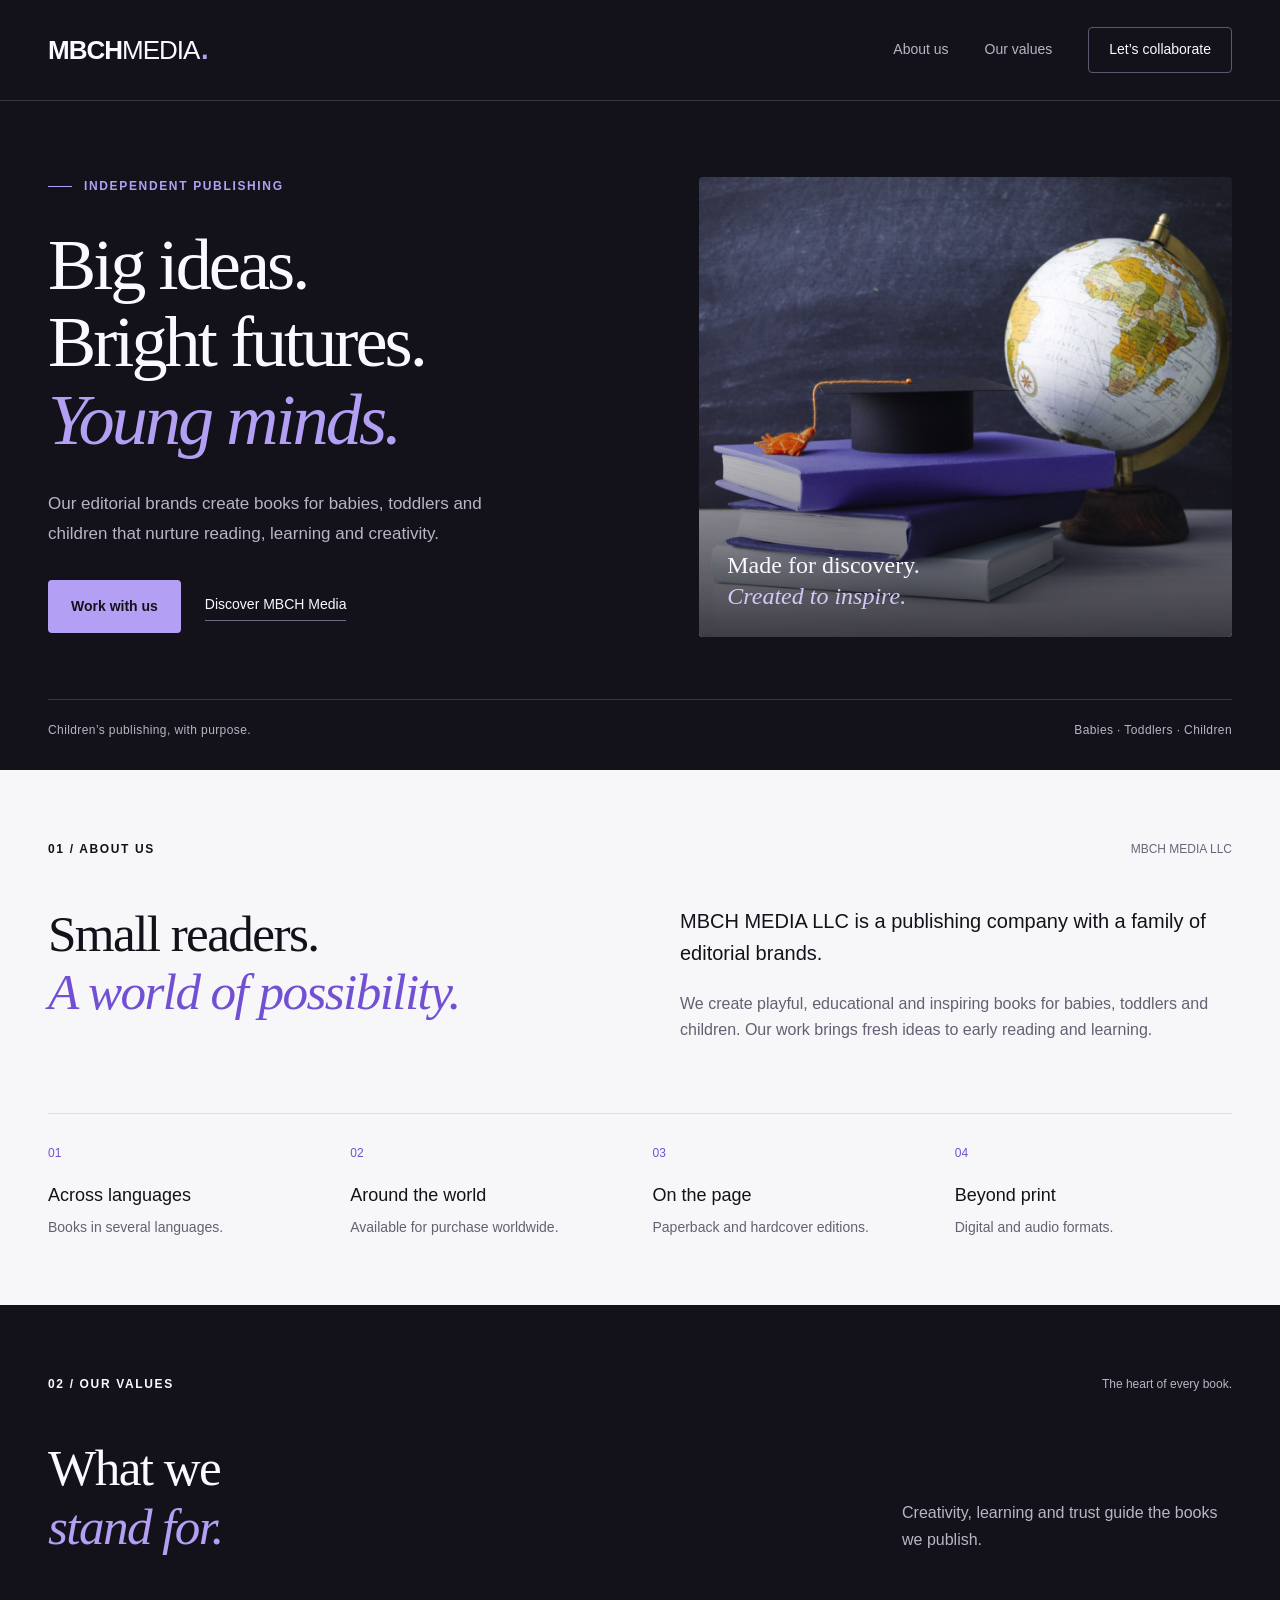
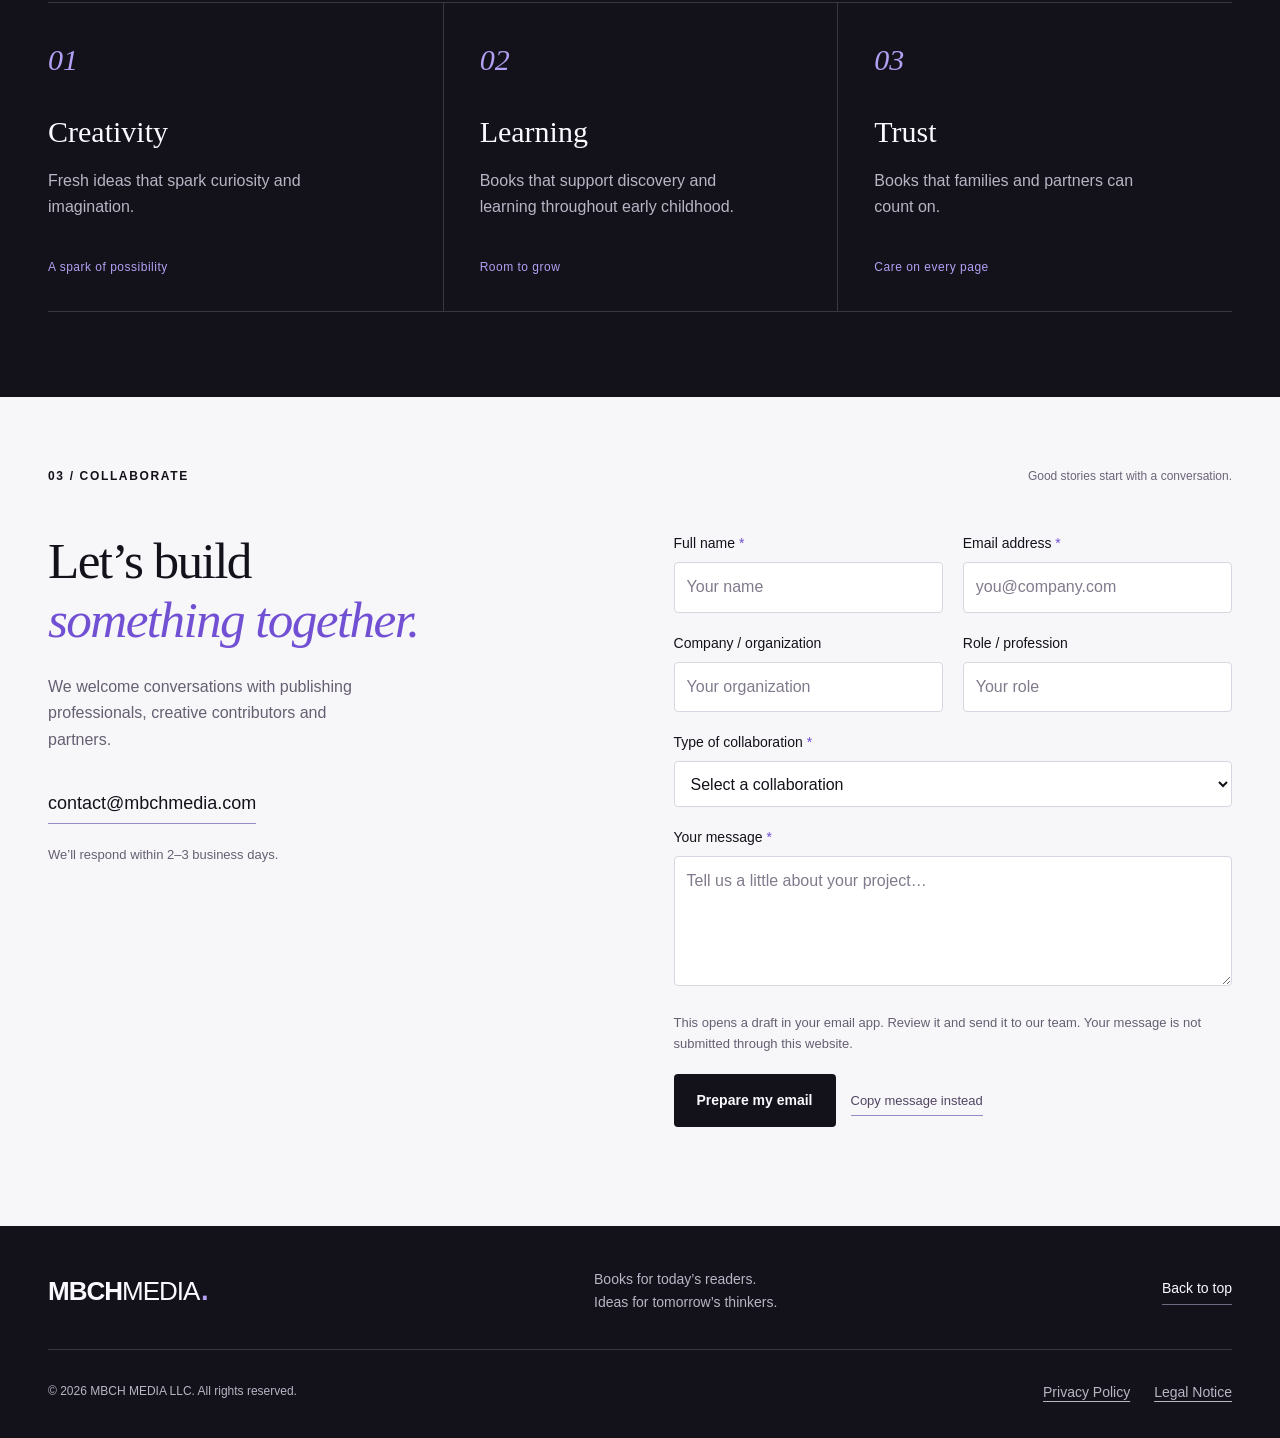
==== index.html @ a82c26c4 "Add files via upload" ====
<!doctype html>
<html lang="en">
<head>
<meta charset="utf-8"><meta name="viewport" content="width=device-width, initial-scale=1">
<title>MBCH MEDIA | Children’s publishing</title>
<meta name="description" content="MBCH MEDIA LLC is a publishing company with editorial brands creating books for babies, toddlers and children.">
<meta name="theme-color" content="#13121a">
<meta property="og:type" content="website"><meta property="og:title" content="MBCH MEDIA | Children’s publishing"><meta property="og:description" content="Books for babies, toddlers and children, published through our editorial brands.">
<link rel="icon" href="assets/favicon.png"><link rel="stylesheet" href="styles.css"><script src="script.js" defer></script>
</head>
<body>
<a class="skip-link" href="#main">Skip to content</a>
<header class="header"><div class="container header-inner">
<a class="wordmark" href="./" aria-label="MBCH Media home"><strong>MBCH</strong><span>MEDIA</span><i aria-hidden="true">.</i></a>
<button class="menu-toggle" type="button" aria-expanded="false" aria-controls="navigation" hidden>Menu</button>
<nav id="navigation" aria-label="Main navigation"><a href="#about">About us</a><a href="#values">Our values</a><a class="nav-contact" href="#form-section">Let’s collaborate</a></nav>
</div></header>
<main id="main">
<section class="hero container" aria-labelledby="hero-title">
<div class="hero-copy"><p class="eyebrow"><span class="line" aria-hidden="true"></span> Independent publishing</p>
<h1 id="hero-title">Big ideas.<br>Bright futures.<br><em>Young minds.</em></h1>
<p class="hero-description">Our editorial brands create books for babies, toddlers and children that nurture reading, learning and creativity.</p>
<div class="hero-actions"><a class="button" href="#form-section">Work with us</a><a class="text-link" href="#about">Discover MBCH Media</a></div>
</div>
<figure class="hero-image"><img src="assets/editorial.jpg" alt="Books, a graduation cap, and a globe" width="1600" height="1067" fetchpriority="high"><figcaption><span>Made for discovery.</span><span>Created to inspire.</span></figcaption></figure>
<div class="hero-foot"><span>Children’s publishing, with purpose.</span><span>Babies · Toddlers · Children</span></div>
</section>
<section class="about light-section" id="about" aria-labelledby="about-title"><div class="container">
<div class="section-top"><p class="eyebrow">01 / About us</p><span class="section-note">MBCH MEDIA LLC</span></div>
<div class="about-grid"><h2 id="about-title">Small readers.<br><em>A world of possibility.</em></h2><div class="about-copy"><p class="lead">MBCH MEDIA LLC is a publishing company with a family of editorial brands.</p><p>We create playful, educational and inspiring books for babies, toddlers and children. Our work brings fresh ideas to early reading and learning.</p></div></div>
<div class="formats" aria-label="Our publishing formats and reach"><div><span class="format-number">01</span><h3>Across languages</h3><p>Books in several languages.</p></div><div><span class="format-number">02</span><h3>Around the world</h3><p>Available for purchase worldwide.</p></div><div><span class="format-number">03</span><h3>On the page</h3><p>Paperback and hardcover editions.</p></div><div><span class="format-number">04</span><h3>Beyond print</h3><p>Digital and audio formats.</p></div></div>
</div></section>
<section class="values container" id="values" aria-labelledby="values-title"><div class="section-top"><p class="eyebrow">02 / Our values</p><span class="section-note">The heart of every book.</span></div><div class="values-heading"><h2 id="values-title">What we<br><em>stand for.</em></h2><p>Creativity, learning and trust guide the books we publish.</p></div>
<div class="value-grid"><article><span class="value-number">01</span><h3>Creativity</h3><p>Fresh ideas that spark curiosity and imagination.</p><span class="value-tag">A spark of possibility</span></article><article><span class="value-number">02</span><h3>Learning</h3><p>Books that support discovery and learning throughout early childhood.</p><span class="value-tag">Room to grow</span></article><article><span class="value-number">03</span><h3>Trust</h3><p>Books that families and partners can count on.</p><span class="value-tag">Care on every page</span></article></div>
</section>
<section class="contact light-section" id="form-section" aria-labelledby="contact-title"><div class="container"><div class="section-top"><p class="eyebrow">03 / Collaborate</p><span class="section-note">Good stories start with a conversation.</span></div>
<div class="contact-grid"><div class="contact-copy"><h2 id="contact-title">Let’s build<br><em>something together.</em></h2><p>We welcome conversations with publishing professionals, creative contributors and partners.</p><a class="email-link" href="mailto:contact@mbchmedia.com">contact@mbchmedia.com</a><p class="response-note">We’ll respond within 2–3 business days.</p></div>
<form id="contact-form" action="mailto:contact@mbchmedia.com" method="post" enctype="text/plain"><div class="form-row"><div class="field"><label for="name">Full name <span aria-hidden="true">*</span></label><input id="name" name="name" autocomplete="name" required maxlength="100" placeholder="Your name"></div><div class="field"><label for="email">Email address <span aria-hidden="true">*</span></label><input id="email" name="email" type="email" autocomplete="email" required maxlength="254" placeholder="you@company.com"></div></div>
<div class="form-row"><div class="field"><label for="company">Company / organization</label><input id="company" name="company" autocomplete="organization" maxlength="150" placeholder="Your organization"></div><div class="field"><label for="role">Role / profession</label><input id="role" name="role" autocomplete="organization-title" maxlength="100" placeholder="Your role"></div></div>
<div class="field"><label for="collaboration">Type of collaboration <span aria-hidden="true">*</span></label><select id="collaboration" name="collaboration" required><option value="">Select a collaboration</option><option>Publishing partnership</option><option>Creative contribution</option><option>Brand collaboration</option><option>Other</option></select></div>
<div class="field"><label for="message">Your message <span aria-hidden="true">*</span></label><textarea id="message" name="message" rows="4" maxlength="4000" required placeholder="Tell us a little about your project…"></textarea></div>
<p class="form-note" id="email-explanation">This opens a draft in your email app. Review it and send it to our team. Your message is not submitted through this website.</p><button class="button button-dark" type="submit" aria-describedby="email-explanation">Prepare my email</button><button class="copy-button" id="copy-message" type="button" hidden>Copy message instead</button><p class="form-status" id="form-status" role="status" aria-live="polite"></p>
<noscript><p class="form-note">You can also email us directly at <a href="mailto:contact@mbchmedia.com">contact@mbchmedia.com</a>.</p></noscript>
</form></div></div></section>
</main>
<footer class="footer container"><div class="footer-main"><a class="wordmark" href="./" aria-label="MBCH Media home"><strong>MBCH</strong><span>MEDIA</span><i aria-hidden="true">.</i></a><p>Books for today’s readers.<br>Ideas for tomorrow’s thinkers.</p><a class="text-link" href="#main">Back to top</a></div><div class="footer-bottom"><p>© <span id="year">2026</span> MBCH MEDIA LLC. All rights reserved.</p><nav class="footer-legal" aria-label="Legal information"><a href="./privacy.html">Privacy Policy</a><a href="./legal.html">Legal Notice</a></nav></div></footer>
</body></html>
---- styles.css ----
@charset "UTF-8";
:root{--ink:#13121a;--panel:#1d1b27;--paper:#f7f7fa;--white:#faf9ff;--muted:#b8b5c5;--accent:#b3a0f4;--purple:#7250d4;--border:#393543;--max:1200px}*{box-sizing:border-box}html{scroll-behavior:smooth;scroll-padding-top:95px}body{margin:0;background:var(--ink);color:var(--white);font-family:Arial,Helvetica,sans-serif;font-size:16px;line-height:1.65}a{color:inherit;text-decoration:none}button,input,textarea,select{font:inherit}button,a,input,textarea,select{-webkit-tap-highlight-color:transparent}a,button{touch-action:manipulation}a:focus-visible,button:focus-visible{outline:3px solid var(--accent);outline-offset:6px}input:focus-visible,textarea:focus-visible,select:focus-visible{outline:2px solid var(--purple);outline-offset:3px}.container{width:min(var(--max),calc(100% - 96px));margin-inline:auto}.skip-link{position:fixed;z-index:99;top:10px;left:10px;transform:translateY(-160%);background:var(--white);color:var(--ink);padding:10px 20px}.skip-link:focus{transform:none}.header{border-bottom:1px solid var(--border);background:var(--ink)}.header-inner{min-height:100px;display:flex;align-items:center;justify-content:space-between;gap:24px}.wordmark{font-size:26px;letter-spacing:-1px;white-space:nowrap;line-height:1}.wordmark strong{font-weight:800}.wordmark span{font-weight:400}.wordmark i{font-style:normal;color:var(--accent);font-size:40px;line-height:0}.header nav{display:flex;gap:36px;align-items:center;font-size:14px}.header nav a:not(.nav-contact){color:var(--muted)}.header nav a:hover{color:var(--white)}.nav-contact{padding:10px 20px;border:1px solid #60566f;border-radius:4px}.nav-contact:hover{border-color:var(--accent)}.menu-toggle{display:none;background:none;border:1px solid var(--border);color:var(--white);padding:8px 14px;border-radius:4px}.hero{display:grid;grid-template-columns:1.14fr 1fr;gap:44px;padding-top:76px}.eyebrow{font-size:12px;font-weight:600;letter-spacing:1.65px;text-transform:uppercase;display:flex;align-items:center;gap:12px;margin:0 0 30px}.hero .eyebrow{color:var(--accent)}.line{width:24px;height:1px;background:currentColor}.hero h1{font-family:Georgia,'Times New Roman',serif;font-size:clamp(52px,5.65vw,84px);font-weight:400;line-height:1.07;letter-spacing:-3px;margin:0 0 30px}em{font-weight:400;color:var(--accent)}.hero-description{color:var(--muted);max-width:435px;font-size:17px;line-height:1.75;margin:0 0 32px}.hero-actions{display:flex;align-items:center;gap:24px;flex-wrap:wrap}.button{border:0;border-radius:4px;display:inline-flex;align-items:center;justify-content:center;background:var(--accent);color:var(--ink);font-size:14px;font-weight:600;padding:15px 23px;cursor:pointer;min-height:50px;transition:background .2s,transform .2s}.button:hover{background:#c7b8ff;transform:translateY(-2px)}.text-link{font-size:14px;border-bottom:1px solid #716980;padding-bottom:4px}.text-link:hover{color:var(--accent)}.hero-image{margin:0;position:relative;border-radius:4px;overflow:hidden;background:var(--panel);min-height:460px}.hero-image img{height:100%;width:100%;object-fit:cover;object-position:61% center;display:block;position:absolute;inset:0}.hero-image:after{content:"";position:absolute;inset:40% 0 0;background:linear-gradient(transparent,rgba(19,18,26,.8));pointer-events:none}.hero-image figcaption{position:absolute;z-index:1;bottom:25px;left:28px;right:28px;display:flex;flex-direction:column;font-family:Georgia,serif;font-size:24px;line-height:1.3}.hero-image figcaption span:last-child{color:#d4c8fa;font-style:italic}.hero-foot{grid-column:1/-1;margin-top:18px;display:flex;justify-content:space-between;gap:20px;border-top:1px solid var(--border);padding:21px 0 29px;font-size:12px;letter-spacing:.4px;color:var(--muted)}.light-section{background:var(--paper);color:var(--ink)}.light-section em{color:var(--purple)}.about{padding:70px 0 65px}.section-top{display:flex;align-items:baseline;justify-content:space-between;gap:20px;margin-bottom:45px}.section-top .eyebrow{margin:0}.section-note{font-size:12px;color:#6b6479}.about-grid{display:grid;grid-template-columns:1fr 1fr;gap:80px;align-items:start}h2{font-family:Georgia,'Times New Roman',serif;font-size:clamp(38px,4vw,58px);font-weight:400;line-height:1.15;letter-spacing:-1.6px;margin:0}.about-copy p{color:#665f72;margin:0 0 22px}.about-copy .lead{font-size:20px;line-height:1.6;color:var(--ink)}.formats{display:grid;grid-template-columns:repeat(4,1fr);margin-top:48px;border-top:1px solid #dedce5;padding-top:25px;gap:25px}.format-number{font-size:12px;color:var(--purple)}h3{font-size:18px;font-weight:500;margin:15px 0 6px}.formats p{font-size:14px;color:#665f72;margin:0}.values{padding-top:70px;padding-bottom:85px}.values .section-note{color:var(--muted)}.values-heading{display:flex;align-items:end;justify-content:space-between;gap:40px;margin-bottom:45px}.values-heading>p{max-width:330px;color:var(--muted);margin:0 0 4px}.value-grid{display:grid;grid-template-columns:repeat(3,1fr);gap:0;border-top:1px solid var(--border);border-bottom:1px solid var(--border)}.value-grid article{padding:32px 36px 32px 0}.value-grid article+article{border-left:1px solid var(--border);padding-left:36px}.value-number{font-family:Georgia,serif;font-size:30px;color:var(--accent);font-style:italic}.value-grid h3{font-family:Georgia,serif;font-size:30px;margin:22px 0 12px}.value-grid p{color:var(--muted);max-width:280px;margin:0 0 32px}.value-tag{font-size:12px;letter-spacing:.5px;color:var(--accent)}.contact{padding:70px 0 65px}.contact-grid{display:grid;grid-template-columns:.95fr 1fr;gap:95px}.contact-copy>p{max-width:330px;color:#665f72;margin:24px 0}.email-link{font-size:18px;border-bottom:1px solid #9989c6;padding-bottom:4px;display:inline-block;margin-top:12px;overflow-wrap:anywhere}.contact-copy .response-note{font-size:13px;margin-top:20px}.form-row{display:grid;grid-template-columns:1fr 1fr;gap:20px}.field{margin-bottom:19px;min-width:0}label{font-size:14px;display:block;margin-bottom:7px}label span{color:var(--purple)}input,select,textarea{width:100%;border:1px solid #d9d5e1;border-radius:4px;background:#fff;color:var(--ink);padding:11px 12px;min-height:46px}input::placeholder,textarea::placeholder{color:#817a8c;opacity:1}textarea{resize:vertical}select{cursor:pointer}.form-note{font-size:13px;line-height:1.6;color:#665f72;margin:2px 0 19px}.button-dark{background:var(--ink);color:var(--white)}.button-dark:hover{background:#35294b}.copy-button{display:inline-block;color:#534562;background:none;border:0;border-bottom:1px solid #9989c6;padding:4px 0;margin-left:15px;font-size:13px;cursor:pointer}.copy-button[hidden]{display:none}.form-status{font-size:13px;color:#534562;margin:12px 0 0;min-height:22px}.footer{padding-top:42px;padding-bottom:24px}.footer-main{display:flex;justify-content:space-between;align-items:center;gap:25px;padding-bottom:35px}.footer-main p{color:var(--muted);font-size:14px;margin:0}.footer-bottom{border-top:1px solid var(--border);padding-top:20px;display:flex;justify-content:space-between;gap:25px;font-size:12px;color:var(--muted)}.footer-bottom p{margin:0}.footer-bottom a:hover{color:var(--white)}.legal-page{max-width:800px;padding:70px 0 100px}.legal-page h1{font-family:Georgia,serif;font-size:46px;font-weight:400;line-height:1.2}.legal-page h2{font-family:Arial,sans-serif;font-size:22px;letter-spacing:0;margin-top:40px}.legal-page p{color:var(--muted)}.legal-page a{text-decoration:underline;color:var(--accent)}
@media(min-width:1500px){.hero h1{font-size:84px}}
@media(max-width:1050px){.container{width:calc(100% - 64px)}.hero{gap:28px;padding-top:60px}.hero h1{font-size:62px}.hero-actions{gap:16px}.hero-image{min-height:475px}.about-grid{gap:40px}.contact-grid{gap:45px}.contact h2{font-size:46px}}
@media(max-width:760px){.container{width:calc(100% - 40px)}.header-inner{min-height:80px;flex-wrap:wrap;gap:20px;padding:20px 0}.wordmark{font-size:23px}.header nav{gap:20px;font-size:13px}.nav-contact{padding:8px 12px}.hero{padding-top:42px;grid-template-columns:1fr;gap:30px}.hero h1{font-size:clamp(48px,10vw,72px);letter-spacing:-2px}.eyebrow{font-size:11px;letter-spacing:1.3px;margin-bottom:24px}.hero-description{font-size:16px}.hero-image{min-height:355px}.hero-foot{margin-top:0;font-size:11px;flex-direction:column;gap:5px;padding-top:20px;padding-bottom:25px}.about,.contact{padding:45px 0}.section-top{margin-bottom:32px}.section-note{display:none}.about-grid,.contact-grid{grid-template-columns:1fr;gap:30px}h2,.contact h2{font-size:42px}.about-copy .lead{font-size:19px}.formats{grid-template-columns:1fr 1fr;gap:28px 20px;margin-top:24px}.values{padding-top:45px;padding-bottom:50px}.values-heading{flex-direction:column;align-items:start;gap:20px;margin-bottom:30px}.values-heading>p{max-width:100%}.value-grid{grid-template-columns:1fr}.value-grid article{padding:26px 0;display:grid;grid-template-columns:45px 1fr;gap:0 16px}.value-grid article+article{border-left:none;border-top:1px solid var(--border);padding:26px 0}.value-number{grid-row:1/4}.value-grid h3{margin:0 0 10px}.value-grid p{max-width:100%;margin-bottom:15px}.value-tag{grid-column:2}.contact-copy>p{max-width:100%}.email-link{margin-top:0}.footer-main{flex-wrap:wrap;align-items:start}.footer-main p{width:100%;order:3}.footer-bottom{flex-direction:column;gap:10px}.legal-page h1{font-size:38px}}
@media(max-width:470px){.header nav{width:100%;justify-content:space-between;gap:12px}.header.js-enabled .menu-toggle{display:block}.header.js-enabled nav:not(.is-open){display:none}.header.js-enabled nav.is-open{display:flex;flex-direction:column;align-items:stretch;gap:0}.header.js-enabled nav a{padding:12px 0}.header.js-enabled .nav-contact{border:0;border-radius:0;color:var(--accent)}.hero-actions{align-items:start;flex-direction:column;gap:20px}.hero-image{min-height:300px}.form-row{grid-template-columns:1fr;gap:0}.copy-button{margin:18px 0 0;display:block}.hero h1{font-size:clamp(42px,13.3vw,52px)}.hero .eyebrow{font-size:10px;letter-spacing:1.1px}h2,.contact h2{font-size:38px}}
@media(prefers-reduced-motion:reduce){html{scroll-behavior:auto}*,*:before,*:after{transition:none!important;animation:none!important}}

.footer-legal{display:flex;gap:24px;flex-wrap:wrap;position:relative;z-index:1}.footer-legal a{display:inline-flex;align-items:center;min-height:44px;padding:8px 0;font-size:14px;text-decoration:underline;text-underline-offset:4px;cursor:pointer;pointer-events:auto}.footer-bottom{align-items:center}.legal-page ul{color:var(--muted);padding-left:24px}.legal-details{display:grid;grid-template-columns:190px 1fr;gap:18px 25px;margin-top:36px;border-block:1px solid var(--border);padding:30px 0}.legal-details dt{font-weight:600}.legal-details dd{margin:0;color:var(--muted)}
@media(max-width:760px){.legal-details{grid-template-columns:1fr;gap:5px}.legal-details dd{margin-bottom:15px}.footer-bottom{align-items:flex-start}}
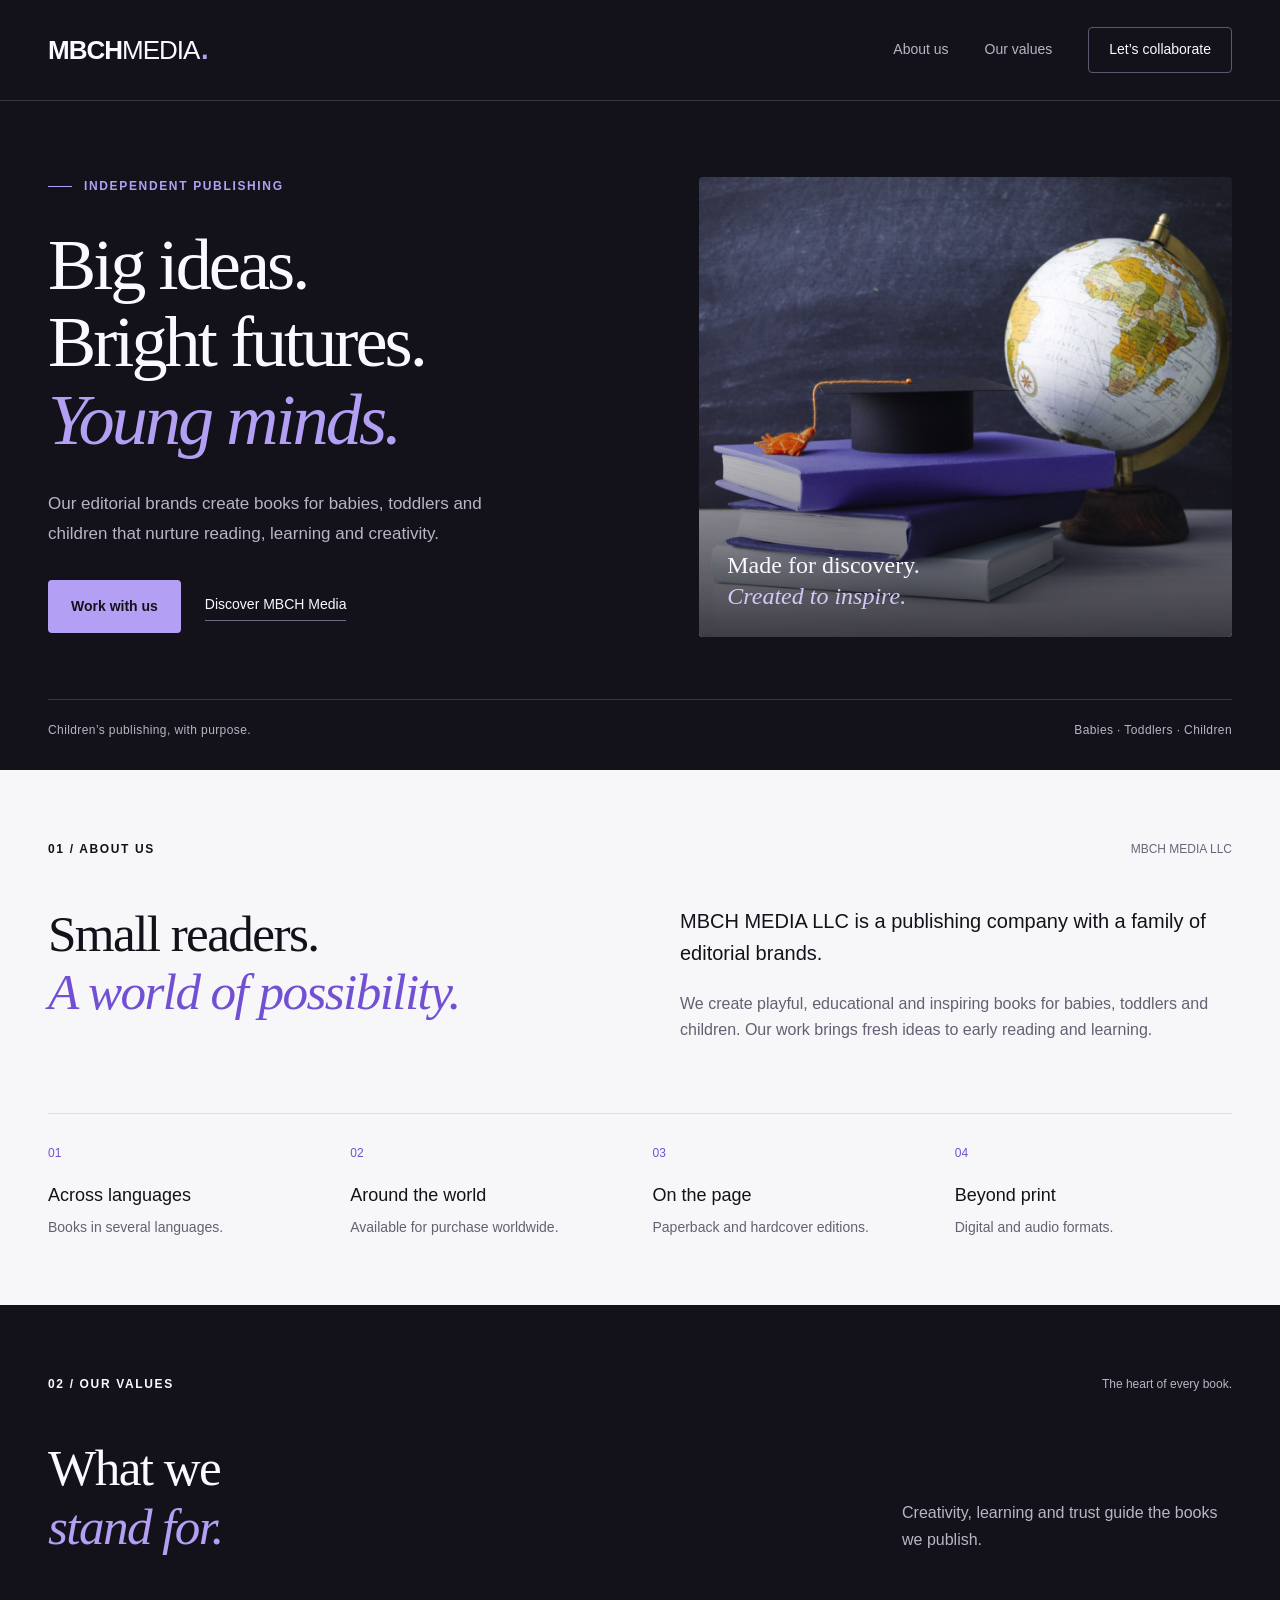
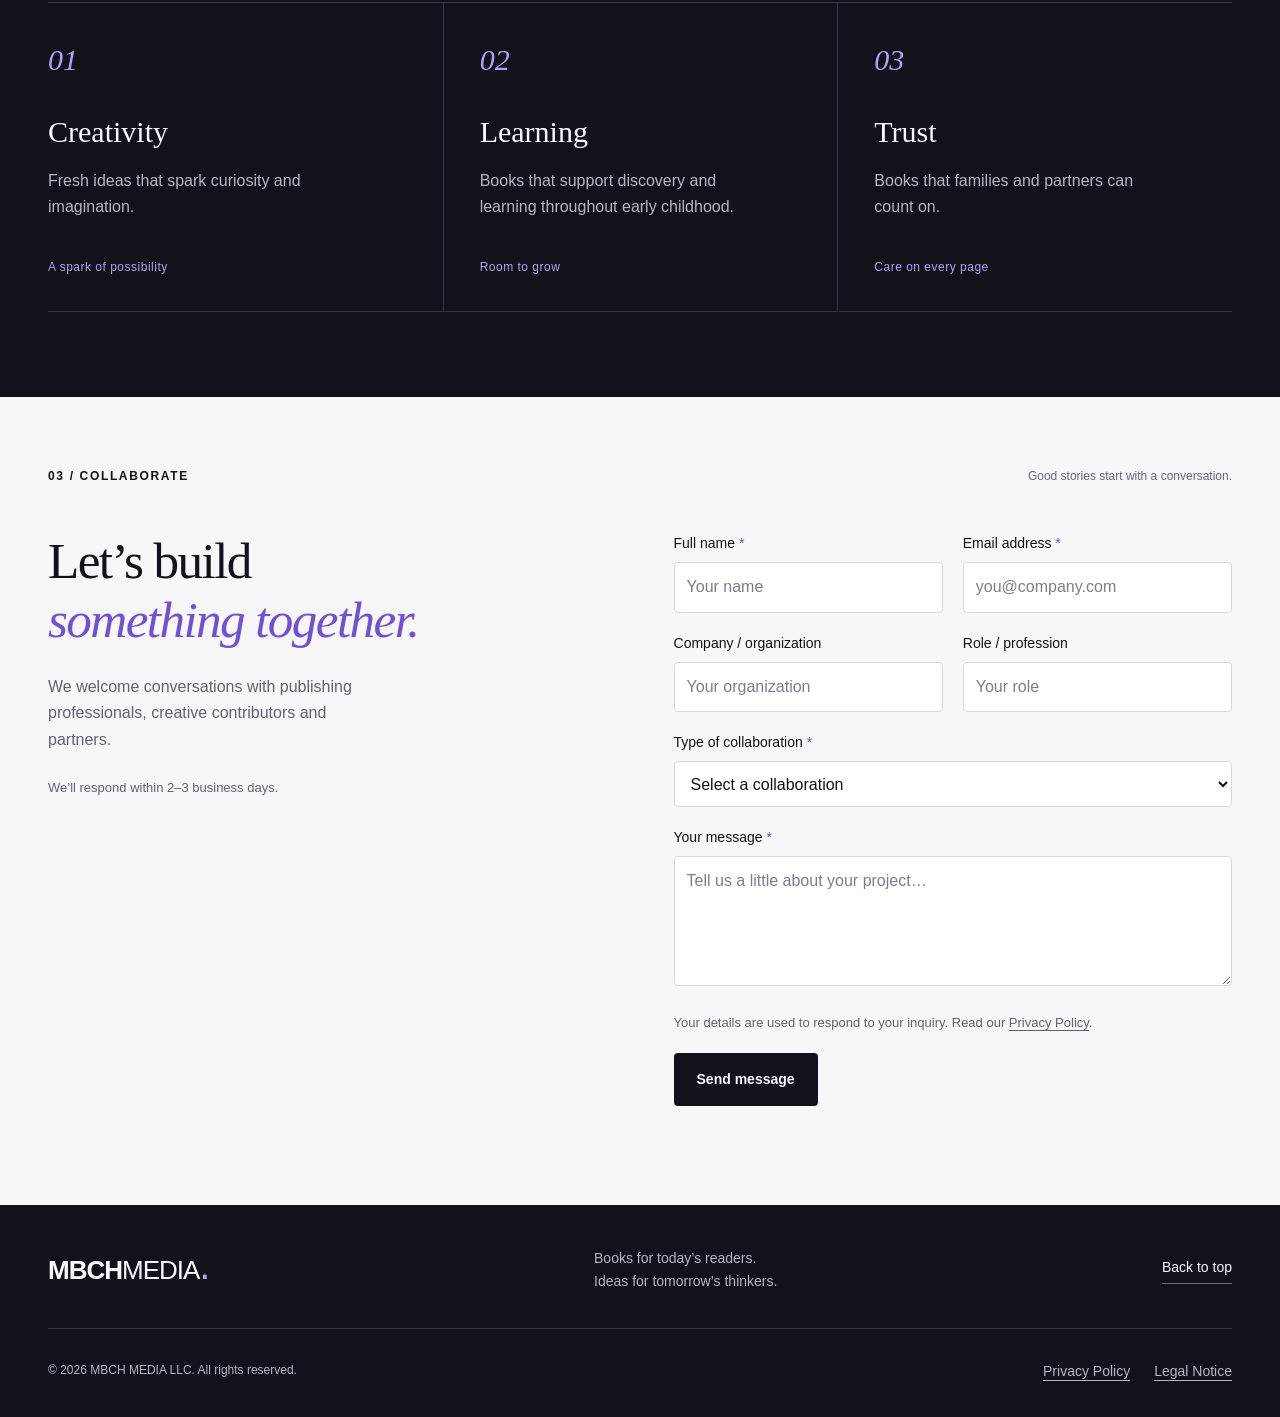
==== commit 58d0f8fe: "Add files via upload" ====
--- a/index.html
+++ b/index.html
@@ -34,13 +34,13 @@
 <div class="value-grid"><article><span class="value-number">01</span><h3>Creativity</h3><p>Fresh ideas that spark curiosity and imagination.</p><span class="value-tag">A spark of possibility</span></article><article><span class="value-number">02</span><h3>Learning</h3><p>Books that support discovery and learning throughout early childhood.</p><span class="value-tag">Room to grow</span></article><article><span class="value-number">03</span><h3>Trust</h3><p>Books that families and partners can count on.</p><span class="value-tag">Care on every page</span></article></div>
 </section>
 <section class="contact light-section" id="form-section" aria-labelledby="contact-title"><div class="container"><div class="section-top"><p class="eyebrow">03 / Collaborate</p><span class="section-note">Good stories start with a conversation.</span></div>
-<div class="contact-grid"><div class="contact-copy"><h2 id="contact-title">Let’s build<br><em>something together.</em></h2><p>We welcome conversations with publishing professionals, creative contributors and partners.</p><a class="email-link" href="mailto:contact@mbchmedia.com">contact@mbchmedia.com</a><p class="response-note">We’ll respond within 2–3 business days.</p></div>
-<form id="contact-form" action="mailto:contact@mbchmedia.com" method="post" enctype="text/plain"><div class="form-row"><div class="field"><label for="name">Full name <span aria-hidden="true">*</span></label><input id="name" name="name" autocomplete="name" required maxlength="100" placeholder="Your name"></div><div class="field"><label for="email">Email address <span aria-hidden="true">*</span></label><input id="email" name="email" type="email" autocomplete="email" required maxlength="254" placeholder="you@company.com"></div></div>
+<div class="contact-grid"><div class="contact-copy"><h2 id="contact-title">Let’s build<br><em>something together.</em></h2><p>We welcome conversations with publishing professionals, creative contributors and partners.</p><p class="response-note">We’ll respond within 2–3 business days.</p></div>
+<form id="contact-form" action="https://api.web3forms.com/submit" method="post"><input type="hidden" name="access_key" value="2fc46983-3eb6-4edf-9580-1205861efee6"><input type="hidden" name="subject" value="New collaboration inquiry | MBCH MEDIA"><input type="hidden" name="from_name" value="MBCH MEDIA website"><div class="form-row"><div class="field"><label for="name">Full name <span aria-hidden="true">*</span></label><input id="name" name="name" autocomplete="name" required maxlength="100" placeholder="Your name"></div><div class="field"><label for="email">Email address <span aria-hidden="true">*</span></label><input id="email" name="email" type="email" autocomplete="email" required maxlength="254" placeholder="you@company.com"></div></div>
 <div class="form-row"><div class="field"><label for="company">Company / organization</label><input id="company" name="company" autocomplete="organization" maxlength="150" placeholder="Your organization"></div><div class="field"><label for="role">Role / profession</label><input id="role" name="role" autocomplete="organization-title" maxlength="100" placeholder="Your role"></div></div>
 <div class="field"><label for="collaboration">Type of collaboration <span aria-hidden="true">*</span></label><select id="collaboration" name="collaboration" required><option value="">Select a collaboration</option><option>Publishing partnership</option><option>Creative contribution</option><option>Brand collaboration</option><option>Other</option></select></div>
 <div class="field"><label for="message">Your message <span aria-hidden="true">*</span></label><textarea id="message" name="message" rows="4" maxlength="4000" required placeholder="Tell us a little about your project…"></textarea></div>
-<p class="form-note" id="email-explanation">This opens a draft in your email app. Review it and send it to our team. Your message is not submitted through this website.</p><button class="button button-dark" type="submit" aria-describedby="email-explanation">Prepare my email</button><button class="copy-button" id="copy-message" type="button" hidden>Copy message instead</button><p class="form-status" id="form-status" role="status" aria-live="polite"></p>
-<noscript><p class="form-note">You can also email us directly at <a href="mailto:contact@mbchmedia.com">contact@mbchmedia.com</a>.</p></noscript>
+<p class="form-note" id="privacy-explanation">Your details are used to respond to your inquiry. Read our <a href="./privacy.html">Privacy Policy</a>.</p><button class="button button-dark" type="submit" aria-describedby="privacy-explanation">Send message</button><p class="form-status" id="form-status" role="status" aria-live="polite" aria-atomic="true"></p>
+<noscript><p class="form-note">After submitting, Web3Forms will display the result of your request.</p></noscript>
 </form></div></div></section>
 </main>
 <footer class="footer container"><div class="footer-main"><a class="wordmark" href="./" aria-label="MBCH Media home"><strong>MBCH</strong><span>MEDIA</span><i aria-hidden="true">.</i></a><p>Books for today’s readers.<br>Ideas for tomorrow’s thinkers.</p><a class="text-link" href="#main">Back to top</a></div><div class="footer-bottom"><p>© <span id="year">2026</span> MBCH MEDIA LLC. All rights reserved.</p><nav class="footer-legal" aria-label="Legal information"><a href="./privacy.html">Privacy Policy</a><a href="./legal.html">Legal Notice</a></nav></div></footer>
--- a/styles.css
+++ b/styles.css
@@ -8,3 +8,5 @@
 
 .footer-legal{display:flex;gap:24px;flex-wrap:wrap;position:relative;z-index:1}.footer-legal a{display:inline-flex;align-items:center;min-height:44px;padding:8px 0;font-size:14px;text-decoration:underline;text-underline-offset:4px;cursor:pointer;pointer-events:auto}.footer-bottom{align-items:center}.legal-page ul{color:var(--muted);padding-left:24px}.legal-details{display:grid;grid-template-columns:190px 1fr;gap:18px 25px;margin-top:36px;border-block:1px solid var(--border);padding:30px 0}.legal-details dt{font-weight:600}.legal-details dd{margin:0;color:var(--muted)}
 @media(max-width:760px){.legal-details{grid-template-columns:1fr;gap:5px}.legal-details dd{margin-bottom:15px}.footer-bottom{align-items:flex-start}}
+
+.button:disabled{opacity:.65;cursor:wait;transform:none}.form-status[data-state="success"]{color:#26613e}.form-status[data-state="error"]{color:#992b39}.form-note a{text-decoration:underline;text-underline-offset:3px}
